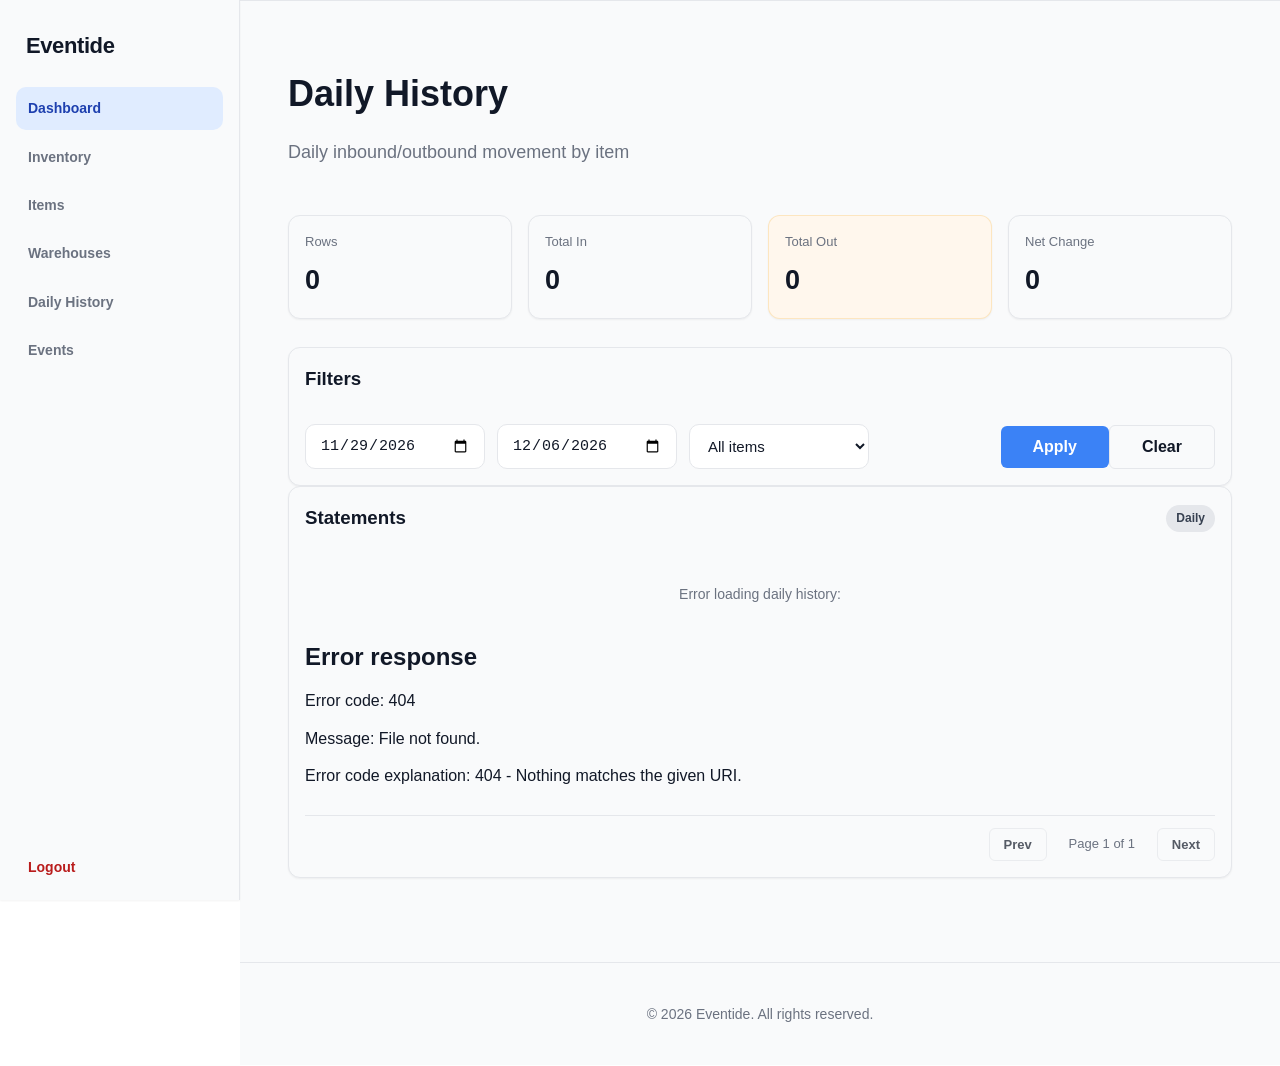
==== static/daily-history/index.html @ 20d8204f "feat: implemented daily-history view from daily-statements api" ====
<!DOCTYPE html>
<html lang="en">

<head>
	<meta charset="UTF-8" />
	<meta name="viewport" content="width=device-width, initial-scale=1.0" />
	<title>Eventide | Daily History</title>
	<link rel="stylesheet" href="../style.css" />
</head>

<body>
	<div id="sidebar-root"></div>

	<main class="page-content">
		<section class="dashboard-section">
			<div class="container">
				<div class="dashboard-header">
					<div>
						<h2>Daily History</h2>
						<p class="section-subtitle">Daily inbound/outbound movement by item</p>
					</div>
				</div>

				<div class="cards-grid">
					<div class="stat-card">
						<div class="stat-label">Rows</div>
						<div class="stat-value" id="stat-history-rows">--</div>
					</div>
					<div class="stat-card">
						<div class="stat-label">Total In</div>
						<div class="stat-value" id="stat-history-in">--</div>
					</div>
					<div class="stat-card warning">
						<div class="stat-label">Total Out</div>
						<div class="stat-value" id="stat-history-out">--</div>
					</div>
					<div class="stat-card">
						<div class="stat-label">Net Change</div>
						<div class="stat-value" id="stat-history-net">--</div>
					</div>
				</div>

				<div class="panel">
					<div class="panel-header">
						<h3>Filters</h3>
					</div>
					<div class="filter-row filters-with-clear">
						<input id="start-date-filter" class="form-control" type="date" />
						<input id="end-date-filter" class="form-control" type="date" />
						<select id="item-filter" class="form-control">
							<option value="">All items</option>
						</select>
						<div class="filters-clear">
							<button id="apply-filter" class="cta-btn primary" type="button">Apply</button>
							<button id="clear-filter" class="cta-btn ghost" type="button">Clear</button>
						</div>
					</div>
				</div>

				<div class="panel" style="margin-bottom: 20px;">
					<div class="panel-header">
						<h3>Statements</h3>
						<span class="pill">Daily</span>
					</div>
					<div id="daily-history-list" class="events-container">
						<p class="loading">Apply filters to load daily history.</p>
					</div>
					<div class="pagination-bar">
						<button id="history-prev-page" class="cta-btn ghost pagination-btn" type="button">Prev</button>
						<span id="history-page-info" class="pagination-info">Page 1 of 1</span>
						<button id="history-next-page" class="cta-btn ghost pagination-btn" type="button">Next</button>
					</div>
				</div>
			</div>
		</section>
	</main>

	<footer class="footer">
		<div class="container">
			<p>&copy; 2026 Eventide. All rights reserved.</p>
		</div>
	</footer>

	<script src="../shared/sidebar.js"></script>
	<script src="daily-history.js"></script>
</body>

</html>
---- static/style.css ----
* {
    margin: 0;
    padding: 0;
    box-sizing: border-box;
}

:root {
    --primary: #3b82f6;
    --primary-light: #60a5fa;
    --primary-dark: #1e40af;
    --secondary: #10b981;
    --secondary-dark: #047857;
    --warning: #f59e0b;
    --accent: #8b5cf6;
    --bg-dark: #ffffff;
    --bg-secondary: #f9fafb;
    --bg-tertiary: #f3f4f6;
    --text-dark: #111827;
    --text-secondary: #6b7280;
    --text-light: #9ca3af;
    --border: #e5e7eb;
    --shadow-sm: 0 1px 2px 0 rgba(0, 0, 0, 0.05);
    --shadow: 0 4px 6px -1px rgba(0, 0, 0, 0.1), 0 2px 4px -1px rgba(0, 0, 0, 0.06);
    --shadow-lg: 0 10px 15px -3px rgba(0, 0, 0, 0.1), 0 4px 6px -2px rgba(0, 0, 0, 0.05);
}

html {
    scroll-behavior: smooth;
}

body {
    font-family: -apple-system, BlinkMacSystemFont, 'Segoe UI', 'Helvetica Neue', sans-serif;
    line-height: 1.6;
    color: var(--text-dark);
    background: var(--bg-dark);
    min-height: 100vh;
    display: flex;
    flex-direction: column;
}

body.has-sidebar {
    padding-left: 240px;
}

a {
    text-decoration: none;
}

.page-content {
    flex: 1;
    display: flex;
    flex-direction: column;
}

.container {
    max-width: 1200px;
    margin: 0 auto;
    padding: 0 24px;
}

.nav-container {
    display: flex;
    justify-content: space-between;
    align-items: center;
}

/* Navbar */
.navbar {
    background: var(--bg-dark);
    border-bottom: 1px solid var(--border);
    position: sticky;
    top: 0;
    z-index: 100;
    box-shadow: var(--shadow-sm);
    backdrop-filter: blur(10px);
}

.app-sidebar {
    position: fixed;
    top: 0;
    left: 0;
    width: 240px;
    height: 100vh;
    background: var(--bg-secondary);
    border-right: 1px solid var(--border);
    box-shadow: var(--shadow-sm);
    padding: 20px 16px;
    display: flex;
    flex-direction: column;
    gap: 16px;
    z-index: 120;
}

.sidebar-logo {
    font-size: 22px;
    font-weight: 800;
    letter-spacing: -0.4px;
    color: var(--text-dark);
    display: block;
    padding: 8px 10px;
}

.sidebar-nav {
    display: flex;
    flex-direction: column;
    gap: 6px;
}

.sidebar-link {
    color: var(--text-secondary);
    font-size: 14px;
    font-weight: 600;
    padding: 10px 12px;
    border-radius: 10px;
    transition: background 0.2s ease, color 0.2s ease;
}

.sidebar-link:hover {
    color: var(--text-dark);
    background: var(--bg-tertiary);
}

.sidebar-link.active {
    color: var(--primary-dark);
    background: #e0ecff;
}

.sidebar-footer {
    margin-top: auto;
}

.sidebar-link-logout {
    color: #b91c1c;
}

.sidebar-link-logout:hover {
    background: #fee2e2;
    color: #991b1b;
}

.navbar .container {
    display: flex;
    justify-content: space-between;
    align-items: center;
    padding: 16px 24px;
}

.logo {
    font-size: 24px;
    font-weight: 700;
    color: var(--text-dark);
    letter-spacing: -0.5px;
}

.nav-links {
    display: flex;
    list-style: none;
    gap: 40px;
}

.nav-links a {
    color: var(--text-secondary);
    font-weight: 500;
    transition: color 0.3s ease;
    font-size: 14px;
}

.nav-links a:hover {
    color: var(--primary);
}

/* Landing */
.hero {
    background: linear-gradient(135deg, #f9fafb 0%, #ffffff 50%, #f3f4f6 100%);
    color: var(--text-dark);
    padding: 120px 24px;
    text-align: center;
    border-bottom: 1px solid var(--border);
}

.hero-content {
    max-width: 720px;
    margin: 0 auto;
}

.hero h1 {
    font-size: 56px;
    margin-bottom: 24px;
    font-weight: 700;
    line-height: 1.2;
    color: var(--text-dark);
    letter-spacing: -1px;
}

.hero .subtitle {
    font-size: 18px;
    margin-bottom: 40px;
    color: var(--text-secondary);
    font-weight: 400;
}

.features {
    padding: 100px 24px;
    background: var(--bg-dark);
}

.features h2 {
    font-size: 36px;
    text-align: center;
    margin-bottom: 12px;
    color: var(--text-dark);
    font-weight: 700;
}

.features-grid {
    display: grid;
    grid-template-columns: repeat(auto-fit, minmax(280px, 1fr));
    gap: 32px;
}

.feature-card {
    background: var(--bg-secondary);
    padding: 40px 32px;
    border-radius: 12px;
    text-align: center;
    box-shadow: var(--shadow);
    transition: all 0.3s ease;
    border: 1px solid var(--border);
}

.feature-card:hover {
    transform: translateY(-8px);
    box-shadow: var(--shadow-lg);
    border-color: var(--primary);
}

.feature-icon {
    font-size: 48px;
    margin-bottom: 16px;
}

.feature-card h3 {
    font-size: 20px;
    margin-bottom: 12px;
    color: var(--text-dark);
    font-weight: 700;
}

.feature-card p {
    color: var(--text-secondary);
    font-size: 15px;
}

.cta-btn {
    border: none;
    padding: 12px 32px;
    font-size: 16px;
    border-radius: 6px;
    cursor: pointer;
    transition: all 0.3s ease;
    font-weight: 600;
    display: inline-block;
}

.cta-btn.primary {
    background: var(--primary);
    color: white;
}

.cta-btn.primary:hover {
    background: var(--primary-dark);
    transform: translateY(-2px);
    box-shadow: var(--shadow-lg);
}

.cta-btn:hover {
    background: var(--secondary);
    transform: translateY(-2px);
    box-shadow: 0 8px 12px rgba(251, 191, 36, 0.3);
}

.section-subtitle {
    text-align: center;
    color: var(--text-secondary);
    font-size: 18px;
    margin-bottom: 25px;
    font-weight: 400;
}

/* Dashboard */
.dashboard-header {
    display: flex;
    align-items: center;
    justify-content: start;
    margin-bottom: 24px;
}

.dashboard-date {
    font-size: 25px !important;
}

.cards-grid {
    display: grid;
    grid-template-columns: repeat(auto-fit, minmax(180px, 1fr));
    gap: 16px;
    margin-bottom: 28px;
}

.stat-card {
    padding: 16px;
    border: 1px solid var(--border);
    border-radius: 12px;
    background: var(--bg-secondary);
    box-shadow: var(--shadow-sm);
}

.stat-card.warning {
    border-color: #f59e0b33;
    background: #fff7ed;
}

.stat-label {
    color: var(--text-secondary);
    font-size: 13px;
    margin-bottom: 6px;
}

.stat-value {
    font-size: 27px;
    font-weight: 800;
    color: var(--text-dark);
}

.dashboard-split {
    display: grid;
    grid-template-columns: repeat(auto-fit, minmax(320px, 1fr));
    gap: 20px;
    align-items: stretch;
}

.dashboard-split .panel {
    height: 100%;
}

.cards-grid .stat-card {
    height: 100%;
}

.panel {
    border: 1px solid var(--border);
    border-radius: 12px;
    background: var(--bg-secondary);
    padding: 16px;
    box-shadow: var(--shadow-sm);
}

.panel-header {
    display: flex;
    align-items: center;
    justify-content: space-between;
    margin-bottom: 30px;
}

.pill {
    display: inline-block;
    padding: 4px 10px;
    border-radius: 999px;
    font-size: 12px;
    font-weight: 700;
    background: #e5e7eb;
    color: #374151;
}

.pill.warning {
    background: #fef3c7;
    color: #92400e;
}

.pill.danger {
    background: #fee2e2;
    color: #991b1b;
}

/* Events list */
.events-container {
    display: flex;
    flex-direction: column;
    gap: 12px;
}

.event-row {
    display: flex;
    align-items: center;
    justify-content: space-between;
    padding: 14px 16px;
    border: 1px solid var(--border);
    border-radius: 10px;
    background: var(--bg-secondary);
    box-shadow: var(--shadow-sm);
}

.event-icon {
    width: 32px;
    height: 32px;
    border-radius: 8px;
    display: grid;
    place-items: center;
    font-size: 16px;
    font-weight: 700;
    margin-right: 12px;
}

.event-details {
    flex: 1;
}

.event-main {
    display: flex;
    align-items: center;
    gap: 12px;
    flex: 1;
    min-width: 0;
}

.sku-thumb {
    width: 44px;
    height: 44px;
    border-radius: 8px;
    border: 1px solid var(--border);
    background: var(--bg-tertiary);
    position: relative;
    overflow: hidden;
    flex: 0 0 44px;
    display: grid;
    place-items: center;
}

.sku-thumb-img {
    width: 100%;
    height: 100%;
    object-fit: cover;
    display: block;
}

.sku-thumb-fallback {
    font-size: 18px;
    line-height: 1;
    color: var(--text-light);
}

.sku-thumb.has-image .sku-thumb-fallback {
    display: none;
}

.event-title {
    font-weight: 700;
    color: var(--text-dark);
}

.event-title a {
    color: inherit;
    text-decoration: none;
}

.event-title a:hover {
    color: inherit;
    text-decoration: underline;
}

.warehouse-link-card {
    cursor: pointer;
}

.warehouse-link-card:hover {
    box-shadow: var(--shadow);
}

.event-meta {
    color: var(--text-secondary);
    font-size: 13px;
}

.event-qty {
    font-weight: 800;
    font-size: 18px;
}

.event-in .event-icon {
    background: #e0ecff;
    color: var(--secondary-dark);
}

.event-in .event-qty {
    color: var(--secondary-dark);
}

.event-out .event-icon {
    background: #ffe7e7;
    color: #b91c1c;
}

.event-out .event-qty {
    color: #b91c1c;
}

/* Low stock list */
.low-stock-list {
    display: flex;
    flex-direction: column;
    gap: 10px;
}

.low-row {
    display: flex;
    align-items: center;
    justify-content: space-between;
    padding: 12px 10px;
    border-radius: 10px;
    border: 1px solid var(--border);
    background: var(--bg-tertiary);
}

.low-title {
    font-weight: 700;
    color: var(--text-dark);
}

.low-meta {
    font-size: 13px;
    color: var(--text-secondary);
}

.low-qty {
    font-weight: 700;
}

/* Dashboard Section */
.dashboard-section {
    padding: 64px 24px;
    background: var(--bg-secondary);
    border-top: 1px solid var(--border);
}

.filter-row {
    display: flex;
    flex-wrap: wrap;
    gap: 12px;
    align-items: flex-start;
}

.filters-with-clear {
    align-items: stretch;
    gap: 12px;
}

.filters-clear {
    margin-left: auto;
    display: flex;
    align-items: center;
}

.filter-row .form-control {
    min-width: 180px;
}

.filter-search {
    display: flex;
    gap: 10px;
    align-items: center;
    flex: 1;
    min-width: 240px;
}

.cta-btn.ghost {
    background: var(--bg-secondary);
    color: var(--text-dark);
    border: 1px solid var(--border);
}

.dashboard-section h2 {
    font-size: 36px;
    margin-bottom: 15px;
    color: var(--text-dark);
    font-weight: 700;
}

.dashboard-demo {
    background: var(--bg-dark);
    border-radius: 12px;
    padding: 40px;
    box-shadow: var(--shadow);
    border: 1px solid var(--border);
}

.items-list h3 {
    color: var(--primary);
    margin-bottom: 25px;
    font-size: 18px;
    font-weight: 600;
}

.items-container {
    display: grid;
    gap: 16px;
}

.item-row {
    background: var(--bg-secondary);
    padding: 20px;
    border-radius: 8px;
    border-left: 4px solid var(--primary);
    display: flex;
    justify-content: space-between;
    align-items: center;
    box-shadow: var(--shadow-sm);
    transition: all 0.2s ease;
}

.item-row:hover {
    transform: translateX(4px);
    box-shadow: var(--shadow);
}

.item-info {
    flex: 1;
}

.item-id {
    color: var(--primary);
    font-weight: 600;
    font-size: 14px;
}

.item-sku {
    color: var(--text-secondary);
    font-size: 14px;
}

.item-name {
    font-weight: 500;
    color: var(--text-dark);
    margin-top: 5px;
    font-size: 14px;
}

.loading {
    text-align: center;
    color: var(--text-secondary);
    padding: 20px;
    font-size: 14px;
}

.event-form-panel {
    margin-bottom: 20px;
}

.dashboard-header-actions {
    margin-left: auto;
}

.dashboard-header-actions .cta-btn {
    padding: 10px 20px;
    font-size: 14px;
}

.event-modal {
    position: fixed;
    inset: 0;
    z-index: 200;
    display: grid;
    place-items: center;
    padding: 16px;
}

.event-modal-backdrop {
    position: absolute;
    inset: 0;
    background: rgba(17, 24, 39, 0.55);
    backdrop-filter: blur(2px);
}

.event-modal-card {
    position: relative;
    z-index: 1;
    width: min(760px, 96vw);
    max-height: 90vh;
    overflow: auto;
    border-radius: 14px;
    box-shadow: var(--shadow-lg);
}

.event-modal-close {
    padding: 8px 14px;
    font-size: 13px;
}

body.modal-open {
    overflow: hidden;
}

.event-form-grid {
    display: grid;
    grid-template-columns: repeat(2, minmax(220px, 1fr));
    gap: 12px;
    align-items: end;
}

.event-form-actions {
    display: flex;
    align-items: center;
    grid-column: 1 / -1;
}

.event-form-actions .cta-btn {
    width: 100%;
}

.is-hidden {
    display: none;
}

.form-message {
    grid-column: 1 / -1;
    min-height: 20px;
    font-size: 14px;
    color: var(--text-secondary);
}

.form-message.success {
    color: var(--secondary-dark);
}

.form-message.error {
    color: #b91c1c;
}

.pagination-bar {
    margin-top: 14px;
    padding-top: 12px;
    border-top: 1px solid var(--border);
    display: flex;
    align-items: center;
    justify-content: flex-end;
    gap: 10px;
}

.pagination-btn {
    padding: 8px 14px;
    font-size: 13px;
}

.pagination-info {
    font-size: 13px;
    color: var(--text-secondary);
    min-width: 90px;
    text-align: center;
}

.item-pill-group {
    display: flex;
    align-items: center;
    gap: 8px;
    flex-wrap: wrap;
    justify-content: flex-end;
}

.item-edit-btn {
    padding: 6px 10px;
    font-size: 12px;
    border-radius: 8px;
}

/* Footer */
.footer {
    background: var(--bg-secondary);
    color: var(--text-secondary);
    text-align: center;
    padding: 40px 24px;
    border-top: 1px solid var(--border);
    font-size: 14px;
}

/* Responsive */
@media (max-width: 768px) {
    body.has-sidebar {
        padding-left: 0;
    }

    .app-sidebar {
        position: static;
        width: auto;
        height: auto;
        border-right: none;
        border-bottom: 1px solid var(--border);
        border-radius: 0;
    }

    .sidebar-nav {
        flex-direction: row;
        flex-wrap: wrap;
    }

    .sidebar-footer {
        margin-top: 4px;
    }

    .nav-links {
        gap: 20px;
    }

    .dashboard-section h2 {
        font-size: 28px;
    }

    .dashboard-section {
        padding: 48px 20px;
    }

    .dashboard-header {
        flex-direction: column;
        align-items: flex-start;
        gap: 10px;
    }

    .dashboard-header-actions {
        margin-left: 0;
        margin-top: 0;
        width: 100%;
    }

    .dashboard-header-actions .cta-btn {
        width: 100%;
    }

    .event-form-grid {
        grid-template-columns: 1fr;
    }

    .pagination-bar {
        justify-content: center;
        flex-wrap: wrap;
    }

    .dashboard-demo {
        padding: 20px;
    }

    .forecast-card {
        padding: 24px;
    }
}

/* Auth */
.auth-page {
    background: linear-gradient(135deg, #f9fafb 0%, #ffffff 50%, #f3f4f6 100%);
}

.auth-wrapper {
    min-height: 100vh;
    display: grid;
    place-items: center;
    padding: 32px 16px;
}

.auth-card {
    width: min(460px, 100%);
    background: var(--bg-secondary);
    border: 1px solid var(--border);
    border-radius: 14px;
    box-shadow: var(--shadow-lg);
    padding: 32px;
}

.auth-header {
    text-align: center;
    margin-bottom: 24px;
}

.auth-logo {
    font-weight: 800;
    font-size: 24px;
    color: var(--text-dark);
    letter-spacing: -0.5px;
}

.auth-title {
    margin-top: 30px;
    font-size: 20px;
    font-weight: 700;
    color: var(--text-dark);
}

.auth-subtitle {
    color: var(--text-secondary);
    font-size: 14px;
}

.form-group {
    display: flex;
    flex-direction: column;
    gap: 6px;
    margin-bottom: 16px;
}

.form-group label {
    font-size: 14px;
    color: var(--text-secondary);
    font-weight: 600;
}

.form-control {
    padding: 12px 14px;
    border: 1px solid var(--border);
    border-radius: 10px;
    font-size: 15px;
    background: var(--bg-dark);
    color: var(--text-dark);
    transition: border-color 0.2s ease, box-shadow 0.2s ease;
}

.form-control:focus {
    outline: none;
    border-color: var(--primary);
    box-shadow: 0 0 0 3px rgba(59, 130, 246, 0.15);
}

.auth-actions {
    display: flex;
    justify-content: center;
    align-items: center;
    margin-bottom: 16px;
}

.text-link {
    color: var(--primary);
    text-decoration: none;
    font-weight: 600;
    font-size: 14px;
}

.text-link:hover {
    color: var(--primary-dark);
}

.auth-card .cta-btn {
    width: 100%;
    text-align: center;
}

.auth-footer {
    text-align: center;
    margin-top: 16px;
    color: var(--text-secondary);
    font-size: 13px;
}

.auth-message {
    margin-bottom: 12px;
    font-size: 14px;
    color: var(--text-secondary);
    min-height: 18px;
}

.auth-message.success {
    color: var(--secondary-dark);
}

.auth-message.error {
    color: #b91c1c;
}

.cta-btn:disabled {
    opacity: 0.7;
    cursor: not-allowed;
}
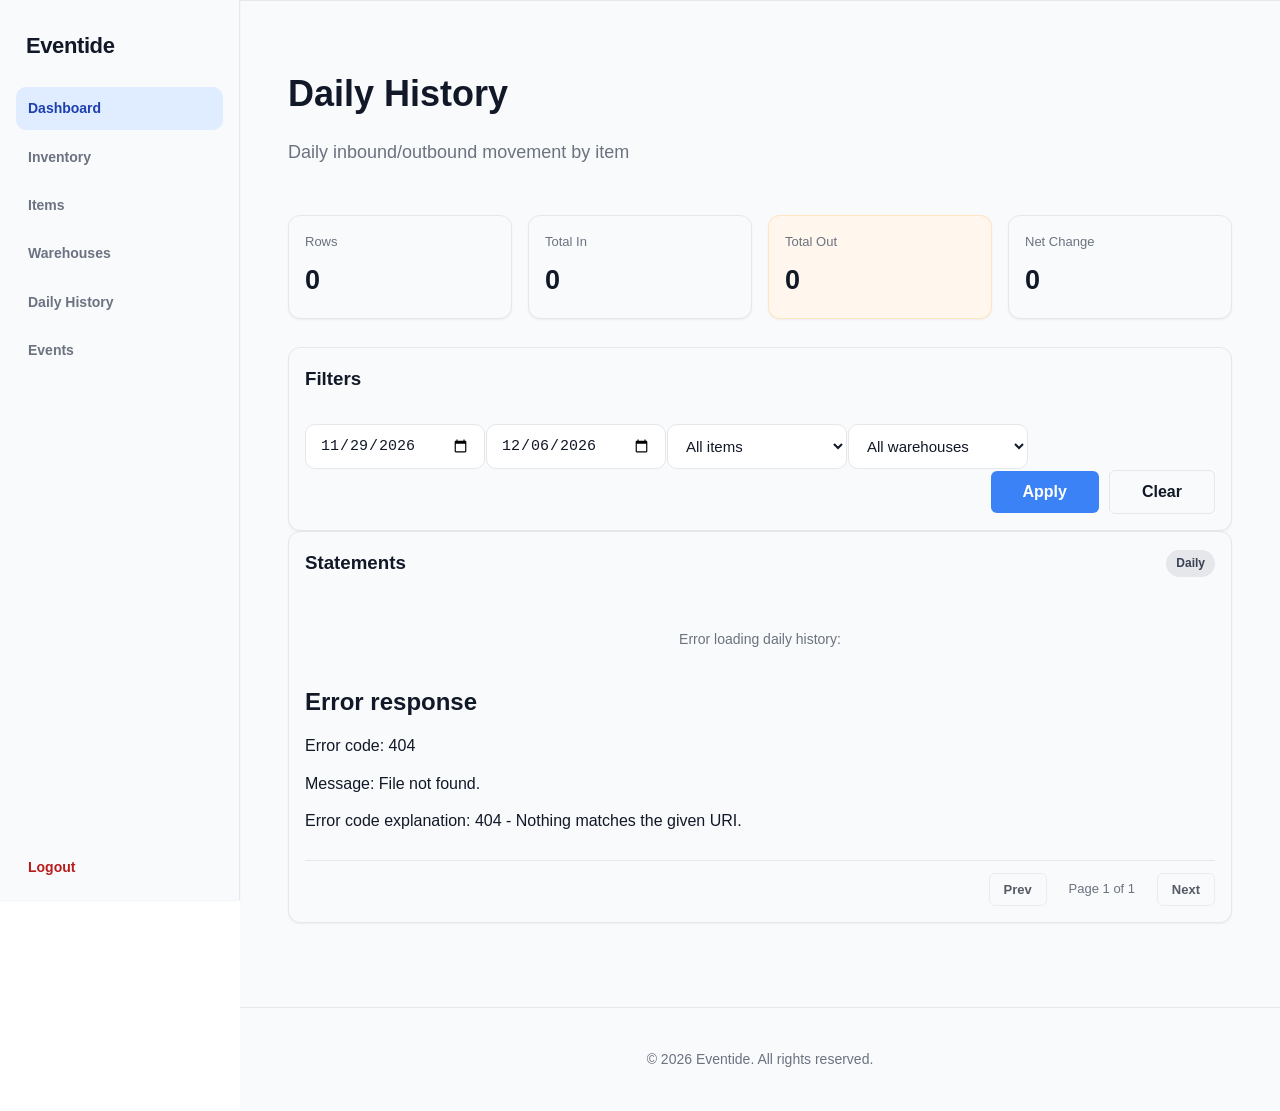
==== commit 09d06b2d: "feat: added warehouse functionality in the daily statements handler and view" ====
--- a/static/daily-history/index.html
+++ b/static/daily-history/index.html
@@ -50,6 +50,9 @@
 						<select id="item-filter" class="form-control">
 							<option value="">All items</option>
 						</select>
+						<select id="warehouse-filter" class="form-control">
+							<option value="">All warehouses</option>
+						</select>
 						<div class="filters-clear">
 							<button id="apply-filter" class="cta-btn primary" type="button">Apply</button>
 							<button id="clear-filter" class="cta-btn ghost" type="button">Clear</button>
--- a/static/style.css
+++ b/static/style.css
@@ -388,6 +388,25 @@
     gap: 12px;
 }
 
+.day-separator {
+    display: flex;
+    align-items: center;
+    gap: 10px;
+    color: var(--text-secondary);
+    font-size: 12px;
+    font-weight: 700;
+    letter-spacing: 0.04em;
+    text-transform: uppercase;
+}
+
+.day-separator::before,
+.day-separator::after {
+    content: '';
+    height: 1px;
+    background: var(--border);
+    flex: 1;
+}
+
 .event-row {
     display: flex;
     align-items: center;
@@ -550,12 +569,13 @@
 
 .filters-with-clear {
     align-items: stretch;
-    gap: 12px;
+    gap: 1px;
 }
 
 .filters-clear {
     margin-left: auto;
     display: flex;
+    gap: 10px;
     align-items: center;
 }
 
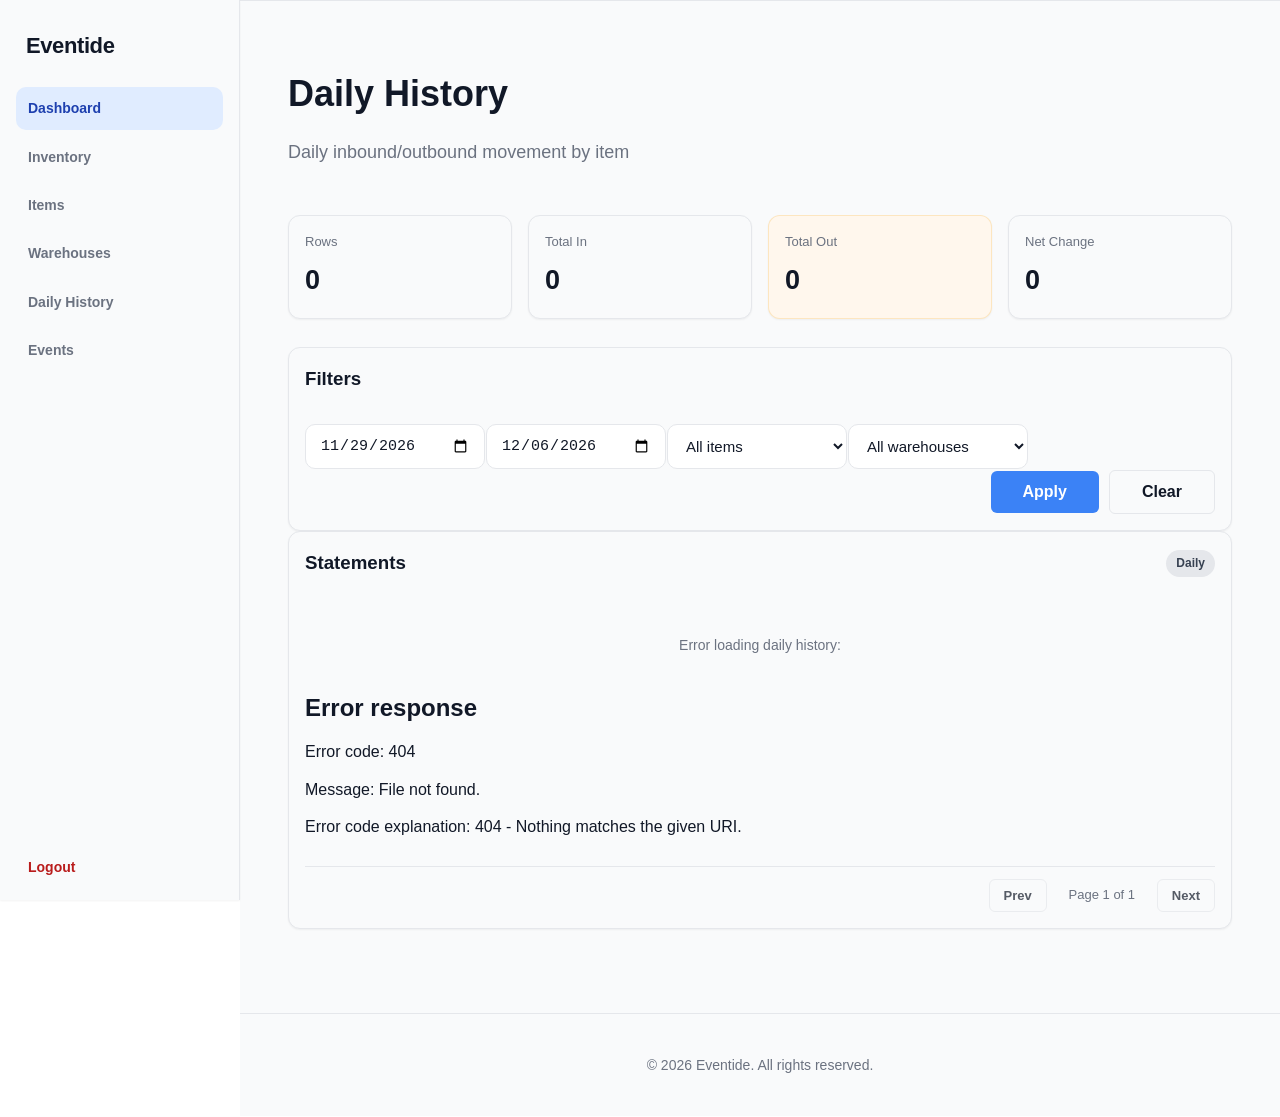
==== commit 454262ba: "feat: added better warehouse chips for inventory, evens and daily history" ====
--- a/static/daily-history/index.html
+++ b/static/daily-history/index.html
@@ -65,6 +65,7 @@
 						<h3>Statements</h3>
 						<span class="pill">Daily</span>
 					</div>
+					<div id="daily-history-context" class="daily-history-context" hidden></div>
 					<div id="daily-history-list" class="events-container">
 						<p class="loading">Apply filters to load daily history.</p>
 					</div>
--- a/static/style.css
+++ b/static/style.css
@@ -407,6 +407,54 @@
     flex: 1;
 }
 
+.daily-history-context {
+    display: flex;
+    align-items: center;
+    gap: 10px;
+    margin: -8px 0 14px;
+    flex-wrap: wrap;
+}
+
+.warehouse-context-pill {
+    display: inline-flex;
+    align-items: center;
+    padding: 5px 12px;
+    border-radius: 999px;
+    border: 1px solid #bfdbfe;
+    background: #eff6ff;
+    color: #1e3a8a;
+    font-size: 12px;
+    font-weight: 700;
+    letter-spacing: 0.01em;
+}
+
+.daily-history-context-meta {
+    color: var(--text-secondary);
+    font-size: 12px;
+    font-weight: 600;
+}
+
+.event-title-line {
+    display: flex;
+    align-items: center;
+    gap: 8px;
+    flex-wrap: wrap;
+}
+
+.warehouse-chip {
+    display: inline-flex;
+    align-items: center;
+    padding: 2px 9px;
+    border-radius: 999px;
+    border: 1px solid #dbeafe;
+    background: #f8fbff;
+    color: #1d4ed8;
+    font-size: 11px;
+    font-weight: 700;
+    letter-spacing: 0.02em;
+    line-height: 1.4;
+}
+
 .event-row {
     display: flex;
     align-items: center;
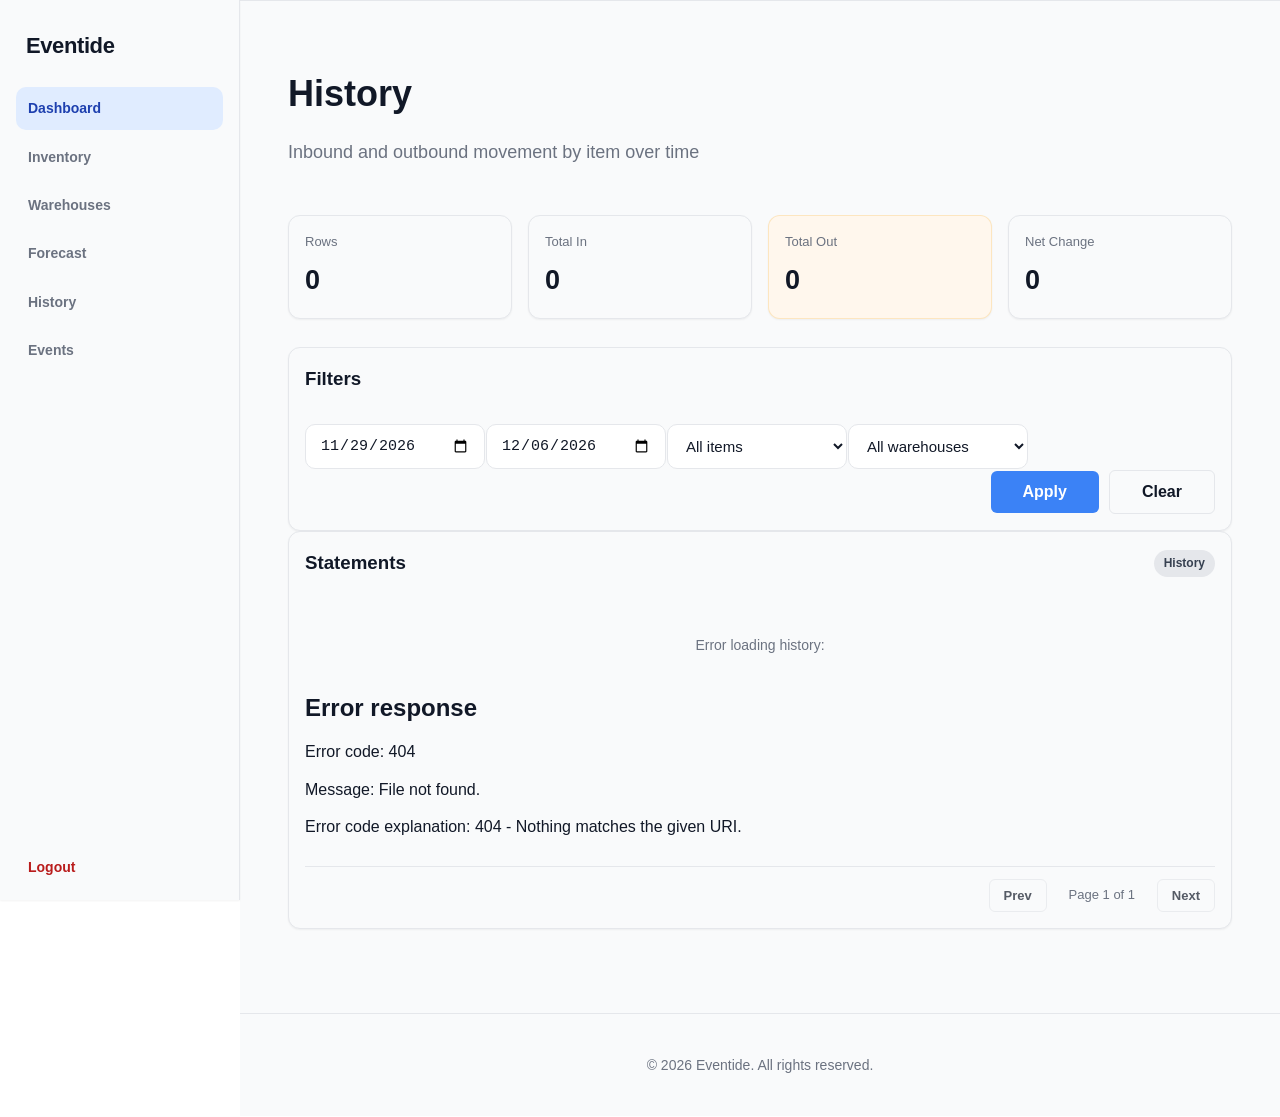
==== commit df5957cf: "refactor: changed frontend daily-statements instances to history" ====
--- a/static/daily-history/index.html
+++ b/static/daily-history/index.html
@@ -4,7 +4,7 @@
 <head>
 	<meta charset="UTF-8" />
 	<meta name="viewport" content="width=device-width, initial-scale=1.0" />
-	<title>Eventide | Daily History</title>
+	<title>Eventide | History</title>
 	<link rel="stylesheet" href="../style.css" />
 </head>
 
@@ -16,8 +16,8 @@
 			<div class="container">
 				<div class="dashboard-header">
 					<div>
-						<h2>Daily History</h2>
-						<p class="section-subtitle">Daily inbound/outbound movement by item</p>
+						<h2>History</h2>
+						<p class="section-subtitle">Inbound and outbound movement by item over time</p>
 					</div>
 				</div>
 
@@ -63,11 +63,11 @@
 				<div class="panel" style="margin-bottom: 20px;">
 					<div class="panel-header">
 						<h3>Statements</h3>
-						<span class="pill">Daily</span>
+						<span class="pill">History</span>
 					</div>
 					<div id="daily-history-context" class="daily-history-context" hidden></div>
 					<div id="daily-history-list" class="events-container">
-						<p class="loading">Apply filters to load daily history.</p>
+						<p class="loading">Apply filters to load history.</p>
 					</div>
 					<div class="pagination-bar">
 						<button id="history-prev-page" class="cta-btn ghost pagination-btn" type="button">Prev</button>
--- a/static/style.css
+++ b/static/style.css
@@ -106,6 +106,17 @@
     gap: 6px;
 }
 
+.sidebar-separator {
+    margin: 8px 8px 4px;
+    padding-top: 10px;
+    border-top: 1px solid var(--border);
+    color: var(--text-light);
+    font-size: 11px;
+    font-weight: 700;
+    letter-spacing: 0.08em;
+    text-transform: uppercase;
+}
+
 .sidebar-link {
     color: var(--text-secondary);
     font-size: 14px;
@@ -295,6 +306,16 @@
     margin-bottom: 24px;
 }
 
+.forecast-dashboard-header {
+    justify-content: space-between;
+    align-items: flex-end;
+    gap: 14px;
+}
+
+.forecast-dashboard-header .section-subtitle {
+    margin-bottom: 0;
+}
+
 .dashboard-date {
     font-size: 25px !important;
 }
@@ -352,6 +373,73 @@
     background: var(--bg-secondary);
     padding: 16px;
     box-shadow: var(--shadow-sm);
+}
+
+.forecast-table-wrap {
+    width: 100%;
+    overflow-x: auto;
+    border: 1px solid var(--border);
+    border-radius: 12px;
+    background: var(--bg-dark);
+}
+
+.forecast-table {
+    width: 100%;
+    border-collapse: collapse;
+    min-width: 720px;
+}
+
+.forecast-table thead th {
+    text-align: left;
+    font-size: 12px;
+    font-weight: 700;
+    color: var(--text-secondary);
+    text-transform: uppercase;
+    letter-spacing: 0.04em;
+    padding: 12px 14px;
+    border-bottom: 1px solid var(--border);
+    background: var(--bg-secondary);
+}
+
+.forecast-table tbody td {
+    padding: 12px 14px;
+    border-bottom: 1px solid var(--border);
+    color: var(--text-dark);
+    font-size: 14px;
+}
+
+.forecast-table thead th,
+.forecast-table tbody td {
+    vertical-align: middle;
+}
+
+.forecast-table thead th:nth-child(n+3),
+.forecast-table tbody td:nth-child(n+3) {
+    text-align: center;
+}
+
+.forecast-table tbody tr:last-child td {
+    border-bottom: none;
+}
+
+.forecast-net {
+    display: inline-flex;
+    min-width: 72px;
+    justify-content: center;
+    border-radius: 999px;
+    padding: 4px 10px;
+    font-weight: 700;
+    font-size: 13px;
+}
+
+.forecast-net-up {
+    color: #065f46;
+    background: #d1fae5;
+}
+
+.forecast-net-down {
+    color: #991b1b;
+    background: #fee2e2;
 }
 
 .panel-header {
@@ -542,6 +630,50 @@
     box-shadow: var(--shadow);
 }
 
+.warehouse-status-wrap {
+    min-width: 0;
+    display: flex;
+    justify-content: flex-end;
+}
+
+.warehouse-status-select {
+    width: auto;
+    min-width: 50px;
+    border: 1px solid var(--border);
+    border-radius: 999px;
+    background: #e5e7eb;
+    color: #374151;
+    padding: 5px 22px 5px 12px;
+    font-size: 12px;
+    font-weight: 700;
+    letter-spacing: 0.04em;
+    text-transform: uppercase;
+    appearance: none;
+    -webkit-appearance: none;
+    -moz-appearance: none;
+    background-image: linear-gradient(45deg, transparent 50%, currentColor 50%), linear-gradient(135deg, currentColor 50%, transparent 50%);
+    background-position: calc(100% - 10px) calc(50% - 2px), calc(100% - 6px) calc(50% - 2px);
+    background-size: 5px 5px, 5px 5px;
+    background-repeat: no-repeat;
+}
+
+.warehouse-status-select:disabled {
+    opacity: 0.7;
+}
+
+.warehouse-status-select.is-active {
+    border-color: #86efac;
+    background-color: #dcfce7;
+    color: #166534;
+}
+
+.warehouse-status-select.is-inactive {
+    border-color: #fcd34d;
+    background-color: #fef3c7;
+    color: #92400e;
+    min-width: 105px;
+}
+
 .event-meta {
     color: var(--text-secondary);
     font-size: 13px;
@@ -625,6 +757,37 @@
     display: flex;
     gap: 10px;
     align-items: center;
+}
+
+.forecast-mode-toggle {
+    display: inline-flex;
+    background: var(--bg-tertiary);
+    border: 1px solid var(--border);
+    border-radius: 12px;
+    padding: 4px;
+    gap: 4px;
+    margin-bottom: 0;
+}
+
+.forecast-mode-btn {
+    border: none;
+    background: transparent;
+    color: var(--text-secondary);
+    font-size: 13px;
+    font-weight: 700;
+    border-radius: 8px;
+    padding: 8px 14px;
+    cursor: pointer;
+}
+
+.forecast-mode-btn:hover {
+    color: var(--text-dark);
+    background: #ffffff;
+}
+
+.forecast-mode-btn.active {
+    color: var(--primary-dark);
+    background: #e0ecff;
 }
 
 .filter-row .form-control {
@@ -838,6 +1001,99 @@
     border-radius: 8px;
 }
 
+.users-grid {
+    display: grid;
+    grid-template-columns: repeat(auto-fill, minmax(260px, 1fr));
+    gap: 14px;
+}
+
+.user-card {
+    border: 1px solid var(--border);
+    border-radius: 12px;
+    background: var(--bg-secondary);
+    padding: 14px;
+    box-shadow: var(--shadow-sm);
+    display: flex;
+    flex-direction: column;
+    gap: 10px;
+}
+
+.user-head {
+    display: flex;
+    align-items: center;
+    gap: 10px;
+    min-width: 0;
+}
+
+.user-avatar {
+    width: 36px;
+    height: 36px;
+    border-radius: 50%;
+    background: #dbeafe;
+    color: #1e3a8a;
+    display: grid;
+    place-items: center;
+    font-size: 13px;
+    font-weight: 800;
+    flex: 0 0 36px;
+}
+
+.user-title {
+    min-width: 0;
+}
+
+.user-name {
+    font-size: 14px;
+    font-weight: 700;
+    color: var(--text-dark);
+    white-space: nowrap;
+    overflow: hidden;
+    text-overflow: ellipsis;
+}
+
+.user-username {
+    font-size: 12px;
+    color: var(--text-secondary);
+}
+
+.user-contact {
+    font-size: 12px;
+    color: var(--text-light);
+}
+
+.user-meta {
+    display: flex;
+    align-items: center;
+    justify-content: space-between;
+    gap: 8px;
+}
+
+.role-pill {
+    display: inline-flex;
+    align-items: center;
+    padding: 2px 10px;
+    border-radius: 999px;
+    border: 1px solid var(--border);
+    background: var(--bg-tertiary);
+    color: var(--text-secondary);
+    font-size: 11px;
+    font-weight: 700;
+    text-transform: uppercase;
+    letter-spacing: 0.04em;
+}
+
+.role-pill.admin {
+    border-color: #bfdbfe;
+    background: #eff6ff;
+    color: #1e40af;
+}
+
+.role-pill.staff {
+    border-color: #c7f3df;
+    background: #ecfdf5;
+    color: #047857;
+}
+
 /* Footer */
 .footer {
     background: var(--bg-secondary);
@@ -890,6 +1146,10 @@
         gap: 10px;
     }
 
+    .forecast-dashboard-header {
+        align-items: flex-start;
+    }
+
     .dashboard-header-actions {
         margin-left: 0;
         margin-top: 0;
@@ -898,6 +1158,10 @@
 
     .dashboard-header-actions .cta-btn {
         width: 100%;
+    }
+
+    .users-grid {
+        grid-template-columns: 1fr;
     }
 
     .event-form-grid {
